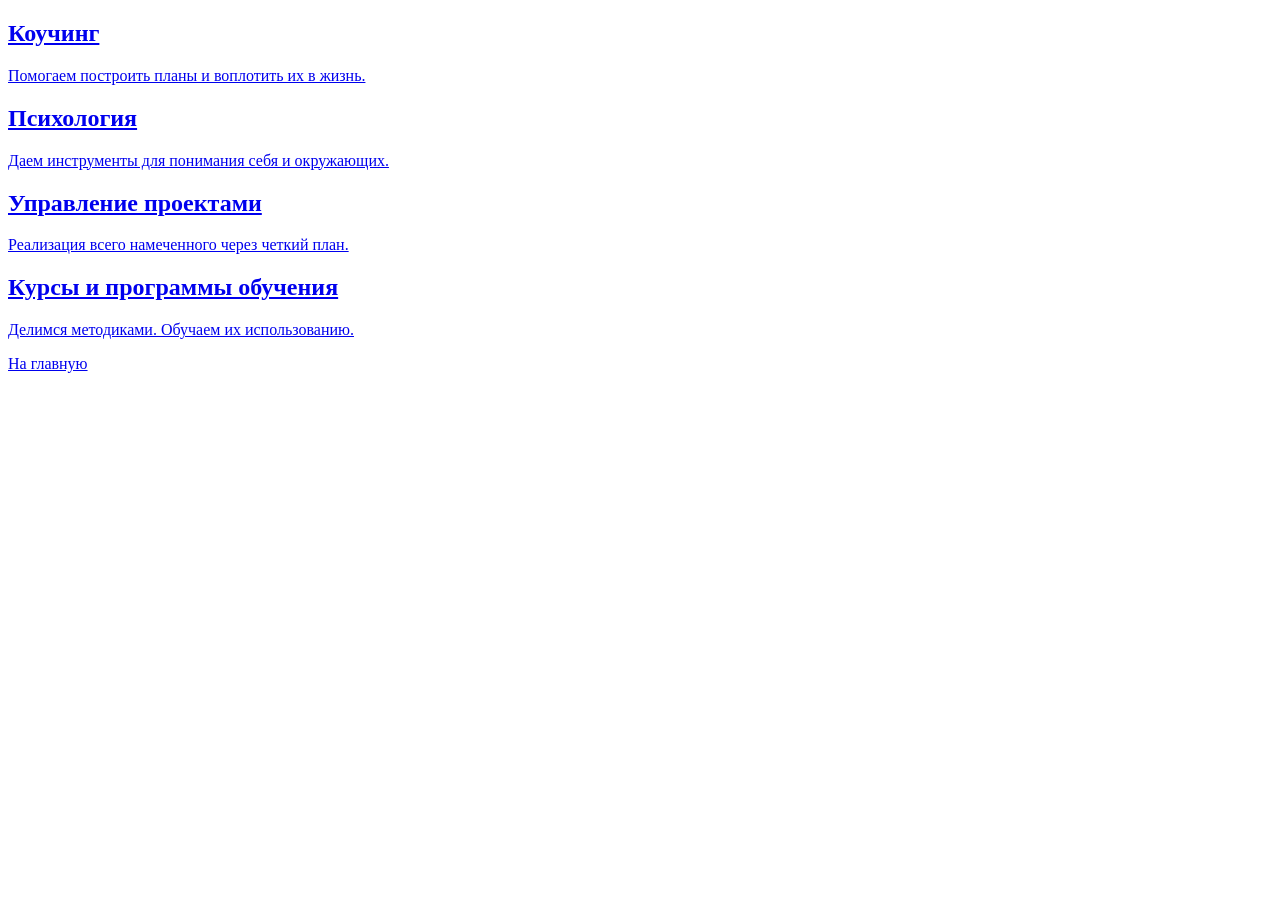
==== pages/about.html @ 1e462233 "first commit" ====
<!DOCTYPE html>
<html lang="ru">
<head>
  <meta charset="UTF-8" />
  <meta name="viewport" content="width=device-width, initial-scale=1.0" />
  <title>О чем этот сайт</title>
  <link rel="stylesheet" href="../assets/css/style.css" />
</head>
<body class="about-page">
  <main class="about-layout">
    <section class="tile-container">
      <a href="./coaching.html" class="tile">
        <h2>Коучинг</h2>
        <p>Помогаем построить планы и воплотить их в жизнь.</p>
      </a>

      <a href="./psych.html" class="tile">
        <h2>Психология</h2>
        <p>Даем инструменты для понимания себя и окружающих.</p>
      </a>

      <a href="./project.html" class="tile">
        <h2>Управление проектами</h2>
        <p>Реализация всего намеченного через четкий план.</p>
      </a>

      <a href="./education.html" class="tile">
        <h2>Курсы и программы обучения</h2>
        <p>Делимся методиками. Обучаем их использованию.</p>
      </a>
    </section>

    <a href="../index.html" class="home-link">На главную</a>
  </main>
</body>
</html>
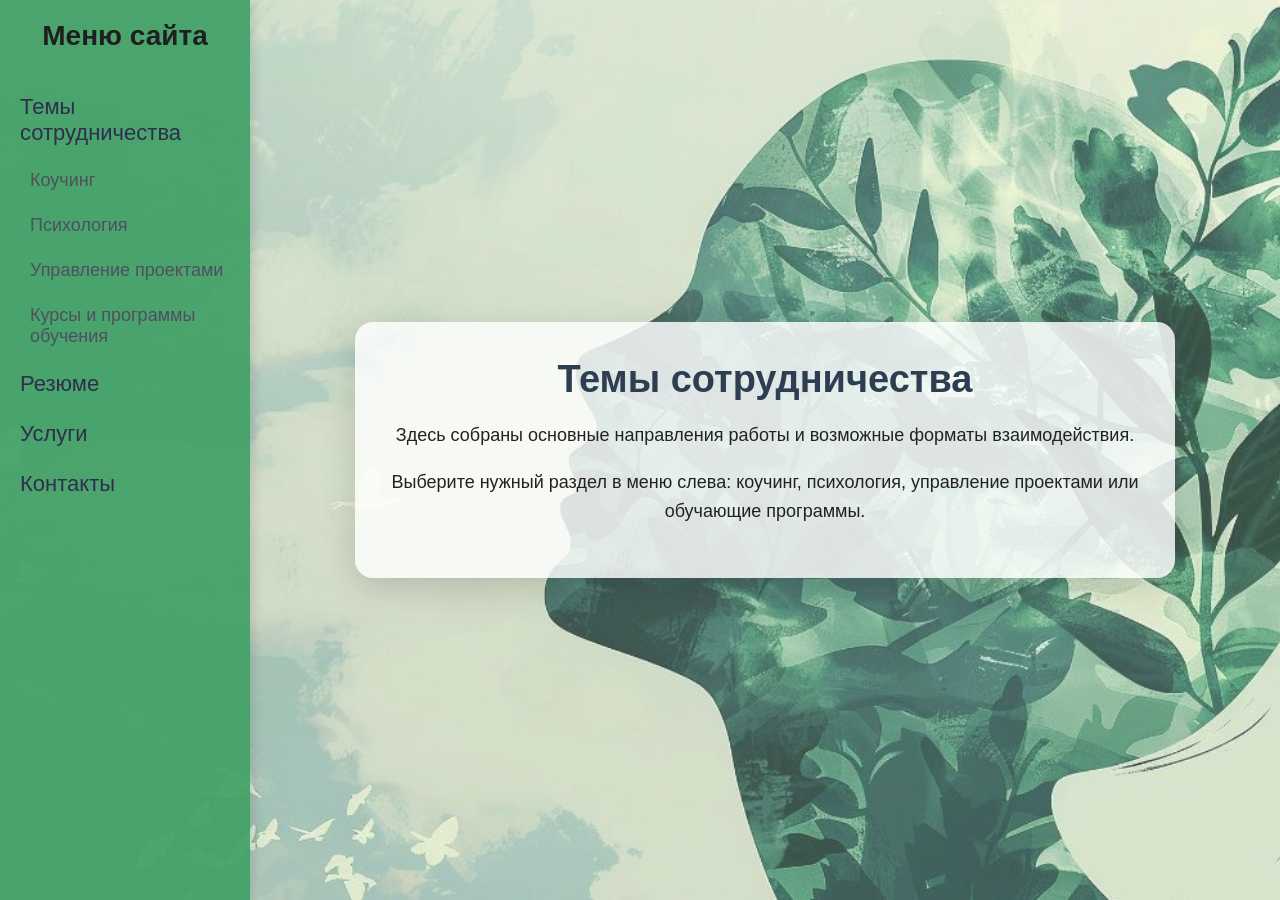
==== commit 71ff57da: "Сайд бар на всех страницах" ====
--- a/pages/about.html
+++ b/pages/about.html
@@ -3,34 +3,32 @@
 <head>
   <meta charset="UTF-8" />
   <meta name="viewport" content="width=device-width, initial-scale=1.0" />
-  <title>О чем этот сайт</title>
+  <title>Темы сотрудничества</title>
   <link rel="stylesheet" href="../assets/css/style.css" />
 </head>
-<body class="about-page">
-  <main class="about-layout">
-    <section class="tile-container">
-      <a href="./coaching.html" class="tile">
-        <h2>Коучинг</h2>
-        <p>Помогаем построить планы и воплотить их в жизнь.</p>
-      </a>
+<body class="site-layout bg-about">
+  <aside class="sidebar">
+    <h2>Меню сайта</h2>
+    <nav class="menu">
+      <a href="./about.html">Темы сотрудничества</a>
+      <div class="submenu">
+        <a href="./coaching.html">Коучинг</a>
+        <a href="./psych.html">Психология</a>
+        <a href="./project.html">Управление проектами</a>
+        <a href="./education.html">Курсы и программы обучения</a>
+      </div>
+      <a href="./resume.html">Резюме</a>
+      <a href="./services.html">Услуги</a>
+      <a href="./contacts.html">Контакты</a>
+    </nav>
+  </aside>
 
-      <a href="./psych.html" class="tile">
-        <h2>Психология</h2>
-        <p>Даем инструменты для понимания себя и окружающих.</p>
-      </a>
-
-      <a href="./project.html" class="tile">
-        <h2>Управление проектами</h2>
-        <p>Реализация всего намеченного через четкий план.</p>
-      </a>
-
-      <a href="./education.html" class="tile">
-        <h2>Курсы и программы обучения</h2>
-        <p>Делимся методиками. Обучаем их использованию.</p>
-      </a>
+  <main class="content">
+    <section class="page-card">
+      <h1>Темы сотрудничества</h1>
+      <p>Здесь собраны основные направления работы и возможные форматы взаимодействия.</p>
+      <p>Выберите нужный раздел в меню слева: коучинг, психология, управление проектами или обучающие программы.</p>
     </section>
-
-    <a href="../index.html" class="home-link">На главную</a>
   </main>
 </body>
 </html>
--- a/assets/css/style.css
+++ b/assets/css/style.css
@@ -0,0 +1,187 @@
+* {
+  box-sizing: border-box;
+}
+
+body {
+  margin: 0;
+  font-family: Arial, sans-serif;
+  color: #111;
+}
+
+.site-layout {
+  min-height: 100vh;
+  display: flex;
+  background-size: cover;
+  background-position: center;
+  background-repeat: no-repeat;
+  background-attachment: fixed;
+}
+
+.sidebar {
+  width: 250px;
+  min-height: 100vh;
+  background-color: rgba(64, 160, 101, 0.92);
+  padding: 20px 0;
+  box-shadow: 2px 0 12px rgba(0, 0, 0, 0.15);
+  position: fixed;
+  left: 0;
+  top: 0;
+  overflow-y: auto;
+  z-index: 10;
+}
+
+.sidebar h2 {
+  text-align: center;
+  margin: 0 0 30px;
+  color: #1f1f1f;
+  font-size: 28px;
+}
+
+.menu a {
+  display: block;
+  padding: 12px 20px;
+  text-decoration: none;
+  color: #2f2f4d;
+  font-size: 22px;
+  transition: background-color 0.3s ease;
+}
+
+.submenu a {
+  font-size: 18px;
+  padding-left: 30px;
+  color: #4f4f60;
+}
+
+.menu a:hover {
+  background-color: #cce1db;
+}
+
+.content {
+  margin-left: 250px;
+  width: calc(100% - 250px);
+  min-height: 100vh;
+  padding: 40px;
+  display: flex;
+  align-items: center;
+  justify-content: center;
+}
+
+.page-card {
+  max-width: 820px;
+  width: 100%;
+  background: rgba(255, 255, 255, 0.82);
+  color: #222;
+  border-radius: 18px;
+  padding: 36px 28px;
+  box-shadow: 0 10px 35px rgba(0, 0, 0, 0.15);
+  text-align: center;
+}
+
+.page-card h1 {
+  margin-top: 0;
+  margin-bottom: 20px;
+  font-size: 38px;
+  color: #2c3e50;
+}
+
+.page-card p {
+  font-size: 18px;
+  line-height: 1.6;
+  margin-bottom: 16px;
+}
+
+.services-list {
+  list-style: none;
+  padding: 0;
+  margin: 24px 0;
+}
+
+.services-list li {
+  margin-bottom: 12px;
+  font-size: 18px;
+}
+
+.bg-home {
+  background-image:
+    linear-gradient(rgba(255,255,255,0.25), rgba(255,255,255,0.25)),
+    url("../images/4.jpg");
+}
+
+.bg-about {
+  background-image:
+    linear-gradient(rgba(255,255,255,0.2), rgba(255,255,255,0.2)),
+    url("../images/new_1.jpg");
+}
+
+.bg-coaching {
+  background-image:
+    linear-gradient(rgba(255,255,255,0.4), rgba(255,255,255,0.4)),
+    url("../images/9.jpg");
+}
+
+.bg-psych {
+  background-image:
+    linear-gradient(rgba(255,255,255,0.4), rgba(255,255,255,0.4)),
+    url("../images/7.avif");
+}
+
+.bg-project {
+  background-image:
+    linear-gradient(rgba(255,255,255,0.4), rgba(255,255,255,0.4)),
+    url("../images/10.webp");
+}
+
+.bg-education {
+  background-image:
+    linear-gradient(rgba(255,255,255,0.35), rgba(255,255,255,0.35)),
+    url("../images/13.jpg");
+}
+
+.bg-neutral {
+  background-image:
+    linear-gradient(rgba(245,248,245,0.92), rgba(245,248,245,0.92));
+}
+
+@media (max-width: 900px) {
+  .site-layout {
+    display: block;
+    background-attachment: scroll;
+  }
+
+  .sidebar {
+    position: relative;
+    width: 100%;
+    min-height: auto;
+  }
+
+  .content {
+    margin-left: 0;
+    width: 100%;
+    padding: 24px;
+  }
+
+  .sidebar h2 {
+    font-size: 24px;
+  }
+
+  .menu a {
+    font-size: 20px;
+  }
+
+  .submenu a {
+    font-size: 17px;
+  }
+
+  .page-card {
+    padding: 28px 20px;
+  }
+
+  .page-card h1 {
+    font-size: 30px;
+  }
+
+  .page-card p,
+  .services-list li {
+    font-size: 17px;
+  }
+}
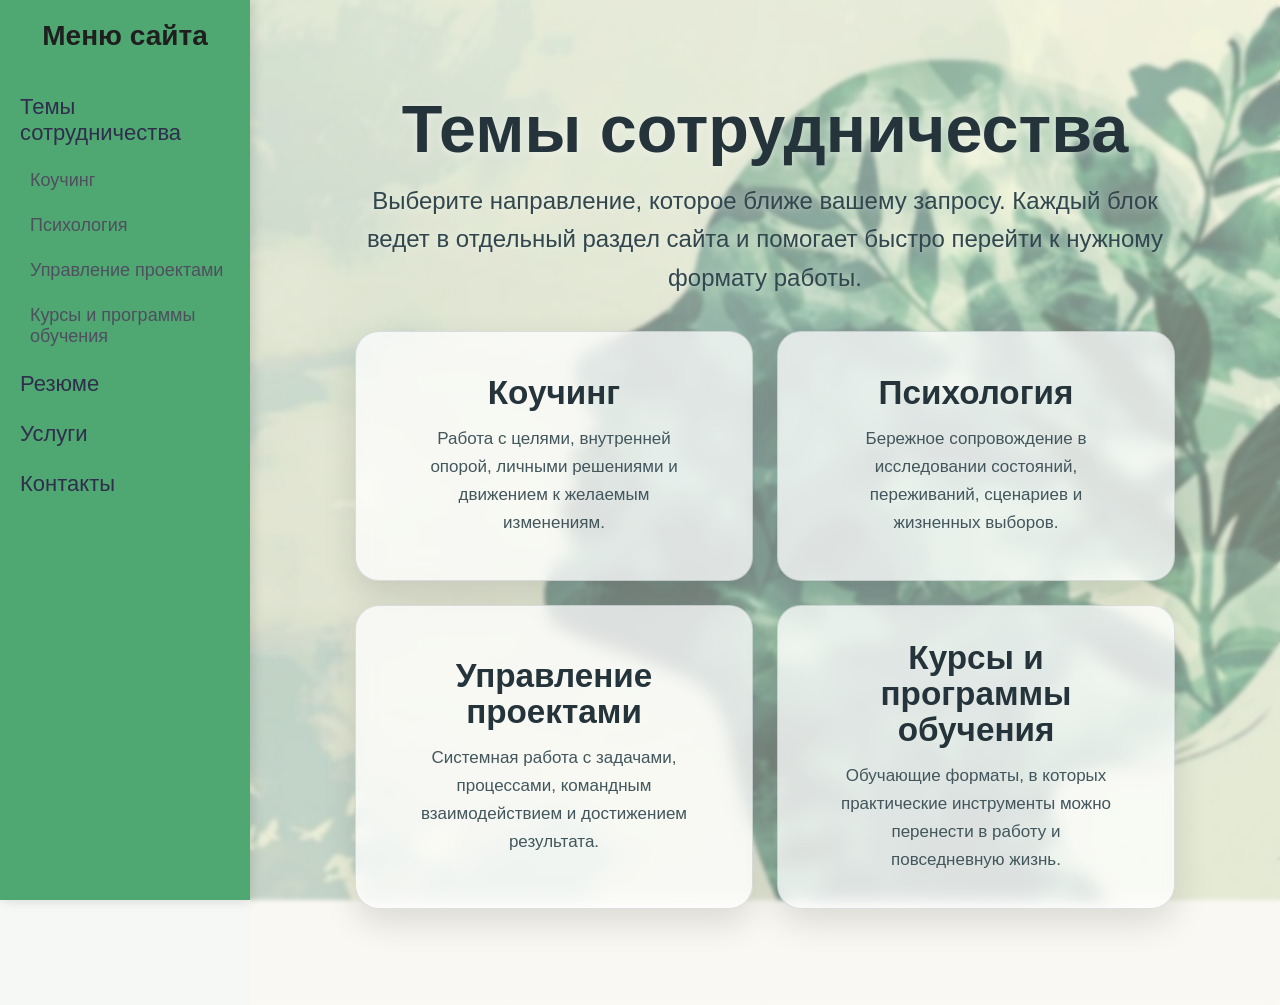
==== commit b75c619c: "about fixes" ====
--- a/pages/about.html
+++ b/pages/about.html
@@ -4,9 +4,127 @@
   <meta charset="UTF-8" />
   <meta name="viewport" content="width=device-width, initial-scale=1.0" />
   <title>Темы сотрудничества</title>
-  <link rel="stylesheet" href="../assets/css/style.css" />
+  <link rel="stylesheet" href="../assets/css/style.css?v=4" />
+  <style>
+    .about-topics-page {
+      min-height: 100vh;
+      background-image: url('../assets/images/about-bg.jpg');
+      background-size: cover;
+      background-position: center;
+      background-repeat: no-repeat;
+      background-attachment: fixed;
+      position: relative;
+    }
+
+    .about-topics-page::before {
+      content: "";
+      position: absolute;
+      inset: 0;
+      background: rgba(255, 248, 240, 0.45);
+      backdrop-filter: blur(2px);
+    }
+
+    .about-topics-inner {
+      position: relative;
+      z-index: 1;
+      min-height: 100vh;
+      display: flex;
+      flex-direction: column;
+      justify-content: center;
+      align-items: center;
+      padding: 56px 28px;
+      text-align: center;
+    }
+
+    .about-topics-title {
+      margin: 0 0 18px;
+      font-size: clamp(40px, 5.2vw, 76px);
+      line-height: 1.02;
+      font-weight: 700;
+      color: #24343a;
+      text-shadow: 0 2px 10px rgba(255,255,255,0.45);
+    }
+
+    .about-topics-subtitle {
+      margin: 0 0 34px;
+      max-width: 820px;
+      font-size: clamp(18px, 2vw, 24px);
+      line-height: 1.6;
+      color: #31464d;
+      text-shadow: 0 1px 8px rgba(255,255,255,0.38);
+    }
+
+    .about-topics-grid {
+      width: min(1120px, 100%);
+      display: grid;
+      grid-template-columns: repeat(2, minmax(0, 1fr));
+      gap: 24px;
+    }
+
+    .about-topic-card {
+      display: flex;
+      min-height: 250px;
+      padding: 34px 30px;
+      border-radius: 24px;
+      text-decoration: none;
+      justify-content: center;
+      align-items: center;
+      text-align: center;
+      background: rgba(255, 255, 255, 0.74);
+      border: 1px solid rgba(44, 62, 80, 0.15);
+      box-shadow: 0 14px 34px rgba(0, 0, 0, 0.12);
+      backdrop-filter: blur(8px);
+      transition: transform 0.22s ease, box-shadow 0.22s ease, background 0.22s ease;
+    }
+
+    .about-topic-card:hover {
+      transform: translateY(-5px);
+      background: rgba(255, 255, 255, 0.86);
+      box-shadow: 0 18px 42px rgba(0, 0, 0, 0.16);
+    }
+
+    .about-topic-card:focus-visible {
+      outline: 3px solid rgba(47, 124, 106, 0.55);
+      outline-offset: 4px;
+    }
+
+    .about-topic-content {
+      max-width: 32ch;
+    }
+
+    .about-topic-card h2 {
+      margin: 0 0 14px;
+      font-size: clamp(28px, 2.6vw, 40px);
+      line-height: 1.08;
+      font-weight: 700;
+      color: #24343a;
+    }
+
+    .about-topic-card p {
+      margin: 0;
+      font-size: 17px;
+      line-height: 1.65;
+      color: #42565c;
+    }
+
+    @media (max-width: 900px) {
+      .about-topics-inner {
+        justify-content: flex-start;
+        padding: 36px 18px 28px;
+      }
+
+      .about-topics-grid {
+        grid-template-columns: 1fr;
+      }
+
+      .about-topic-card {
+        min-height: 210px;
+        padding: 28px 22px;
+      }
+    }
+  </style>
 </head>
-<body class="site-layout bg-about">
+<body class="site-layout bg-neutral">
   <aside class="sidebar">
     <h2>Меню сайта</h2>
     <nav class="menu">
@@ -23,12 +141,44 @@
     </nav>
   </aside>
 
-  <main class="content">
-    <section class="page-card">
-      <h1>Темы сотрудничества</h1>
-      <p>Здесь собраны основные направления работы и возможные форматы взаимодействия.</p>
-      <p>Выберите нужный раздел в меню слева: коучинг, психология, управление проектами или обучающие программы.</p>
-    </section>
+  <main class="content about-topics-page">
+    <div class="about-topics-inner">
+      <h1 class="about-topics-title">Темы сотрудничества</h1>
+      <p class="about-topics-subtitle">
+        Выберите направление, которое ближе вашему запросу. Каждый блок ведет в отдельный раздел сайта
+        и помогает быстро перейти к нужному формату работы.
+      </p>
+
+      <section class="about-topics-grid" aria-label="Основные направления сотрудничества">
+        <a class="about-topic-card" href="./coaching.html">
+          <div class="about-topic-content">
+            <h2>Коучинг</h2>
+            <p>Работа с целями, внутренней опорой, личными решениями и движением к желаемым изменениям.</p>
+          </div>
+        </a>
+
+        <a class="about-topic-card" href="./psych.html">
+          <div class="about-topic-content">
+            <h2>Психология</h2>
+            <p>Бережное сопровождение в исследовании состояний, переживаний, сценариев и жизненных выборов.</p>
+          </div>
+        </a>
+
+        <a class="about-topic-card" href="./project.html">
+          <div class="about-topic-content">
+            <h2>Управление проектами</h2>
+            <p>Системная работа с задачами, процессами, командным взаимодействием и достижением результата.</p>
+          </div>
+        </a>
+
+        <a class="about-topic-card" href="./education.html">
+          <div class="about-topic-content">
+            <h2>Курсы и программы обучения</h2>
+            <p>Обучающие форматы, в которых практические инструменты можно перенести в работу и повседневную жизнь.</p>
+          </div>
+        </a>
+      </section>
+    </div>
   </main>
 </body>
-</html>+</html>
--- a/assets/css/style.css
+++ b/assets/css/style.css
@@ -2,8 +2,11 @@
   box-sizing: border-box;
 }
 
+html,
 body {
   margin: 0;
+  padding: 0;
+  min-height: 100%;
   font-family: Arial, sans-serif;
   color: #111;
 }
@@ -11,11 +14,9 @@
 .site-layout {
   min-height: 100vh;
   display: flex;
-  background-size: cover;
-  background-position: center;
-  background-repeat: no-repeat;
-  background-attachment: fixed;
-}
+}
+
+/* Сайдбар */
 
 .sidebar {
   width: 250px;
@@ -56,6 +57,8 @@
   background-color: #cce1db;
 }
 
+/* Контент */
+
 .content {
   margin-left: 250px;
   width: calc(100% - 250px);
@@ -69,11 +72,11 @@
 .page-card {
   max-width: 820px;
   width: 100%;
-  background: rgba(255, 255, 255, 0.82);
+  background: rgba(255, 255, 255, 0.84);
   color: #222;
   border-radius: 18px;
   padding: 36px 28px;
-  box-shadow: 0 10px 35px rgba(0, 0, 0, 0.15);
+  box-shadow: 0 10px 35px rgba(0, 0, 0, 0.18);
   text-align: center;
 }
 
@@ -101,51 +104,60 @@
   font-size: 18px;
 }
 
-.bg-home {
-  background-image:
-    linear-gradient(rgba(255,255,255,0.25), rgba(255,255,255,0.25)),
-    url("../images/4.jpg");
-}
-
-.bg-about {
-  background-image:
-    linear-gradient(rgba(255,255,255,0.2), rgba(255,255,255,0.2)),
-    url("../images/new_1.jpg");
-}
-
-.bg-coaching {
-  background-image:
-    linear-gradient(rgba(255,255,255,0.4), rgba(255,255,255,0.4)),
-    url("../images/9.jpg");
-}
-
-.bg-psych {
-  background-image:
-    linear-gradient(rgba(255,255,255,0.4), rgba(255,255,255,0.4)),
-    url("../images/7.avif");
-}
-
-.bg-project {
-  background-image:
-    linear-gradient(rgba(255,255,255,0.4), rgba(255,255,255,0.4)),
-    url("../images/10.webp");
-}
-
-.bg-education {
-  background-image:
-    linear-gradient(rgba(255,255,255,0.35), rgba(255,255,255,0.35)),
-    url("../images/13.jpg");
-}
-
-.bg-neutral {
-  background-image:
-    linear-gradient(rgba(245,248,245,0.92), rgba(245,248,245,0.92));
-}
+/* Фоны страниц */
+/* Для главной страницы, которая лежит в корне */
+body.bg-home {
+  background:
+    linear-gradient(rgba(255, 255, 255, 0.25), rgba(255, 255, 255, 0.25)),
+    url("../images/4.jpg") center center / cover no-repeat fixed;
+}
+
+/* Для внутренних страниц из папки pages */
+body.bg-about {
+  background:
+    linear-gradient(rgba(255, 255, 255, 0.20), rgba(255, 255, 255, 0.20)),
+    url("../images/new_1.jpg") center center / cover no-repeat fixed;
+}
+
+body.bg-coaching {
+  background:
+    linear-gradient(rgba(255, 255, 255, 0.40), rgba(255, 255, 255, 0.40)),
+    url("../images/9.jpg") center center / cover no-repeat fixed;
+}
+
+body.bg-psych {
+  background:
+    linear-gradient(rgba(255, 255, 255, 0.40), rgba(255, 255, 255, 0.40)),
+    url("../images/7.avif") center center / cover no-repeat fixed;
+}
+
+body.bg-project {
+  background:
+    linear-gradient(rgba(255, 255, 255, 0.40), rgba(255, 255, 255, 0.40)),
+    url("../images/10.webp") center center / cover no-repeat fixed;
+}
+
+body.bg-education {
+  background:
+    linear-gradient(rgba(255, 255, 255, 0.35), rgba(255, 255, 255, 0.35)),
+    url("../images/13.jpg") center center / cover no-repeat fixed;
+}
+
+body.bg-resume {
+  background:
+    linear-gradient(rgba(255, 255, 255, 0.35), rgba(255, 255, 255, 0.35)),
+    url("../images/coffe.jpg") center center / cover no-repeat fixed;
+}
+
+body.bg-neutral {
+  background: linear-gradient(rgba(245, 248, 245, 0.95), rgba(245, 248, 245, 0.95));
+}
+
+/* Адаптация под мобильные */
 
 @media (max-width: 900px) {
   .site-layout {
     display: block;
-    background-attachment: scroll;
   }
 
   .sidebar {
@@ -157,6 +169,7 @@
   .content {
     margin-left: 0;
     width: 100%;
+    min-height: auto;
     padding: 24px;
   }
 
@@ -184,4 +197,118 @@
   .services-list li {
     font-size: 17px;
   }
+
+  body.bg-home,
+  body.bg-about,
+  body.bg-coaching,
+  body.bg-psych,
+  body.bg-project,
+  body.bg-education {
+    background-attachment: scroll;
+  }
+}
+
+.resume-card {
+  text-align: left;
+}
+
+.resume-header {
+  display: flex;
+  gap: 28px;
+  align-items: center;
+  margin-bottom: 32px;
+  padding-bottom: 24px;
+  border-bottom: 1px solid rgba(44, 62, 80, 0.15);
+}
+
+.resume-photo-block {
+  flex: 0 0 180px;
+}
+
+.resume-photo {
+  width: 180px;
+  height: 235px;
+  object-fit: cover;
+  border-radius: 16px;
+  display: block;
+  box-shadow: 0 8px 24px rgba(0, 0, 0, 0.18);
+}
+
+.resume-intro {
+  flex: 1;
+}
+
+.resume-role {
+  font-size: 20px;
+  line-height: 1.5;
+  color: #355c57;
+  margin-bottom: 18px;
+}
+
+.resume-contacts p {
+  margin: 6px 0;
+}
+
+.resume-section {
+  margin-top: 28px;
+}
+
+.resume-section h2 {
+  margin-bottom: 14px;
+  font-size: 26px;
+  color: #2c3e50;
+}
+
+.resume-section h3 {
+  margin-bottom: 8px;
+  font-size: 20px;
+  color: #355c57;
+}
+
+.resume-columns {
+  display: grid;
+  grid-template-columns: 1fr 1fr;
+  gap: 24px;
+}
+
+.resume-section ul {
+  margin: 0;
+  padding-left: 22px;
+}
+
+.resume-section li {
+  margin-bottom: 10px;
+  line-height: 1.6;
+}
+
+.job-item {
+  margin-bottom: 24px;
+  padding-bottom: 18px;
+  border-bottom: 1px solid rgba(44, 62, 80, 0.1);
+}
+
+.job-meta {
+  font-size: 16px;
+  color: #5d6d7e;
+  margin-bottom: 10px;
+}
+
+@media (max-width: 900px) {
+  .resume-header {
+    flex-direction: column;
+    align-items: flex-start;
+  }
+
+  .resume-photo-block {
+    flex: none;
+  }
+
+  .resume-columns {
+    grid-template-columns: 1fr;
+  }
+
+  .resume-photo {
+    width: 160px;
+    height: 210px;
+  }
 }
